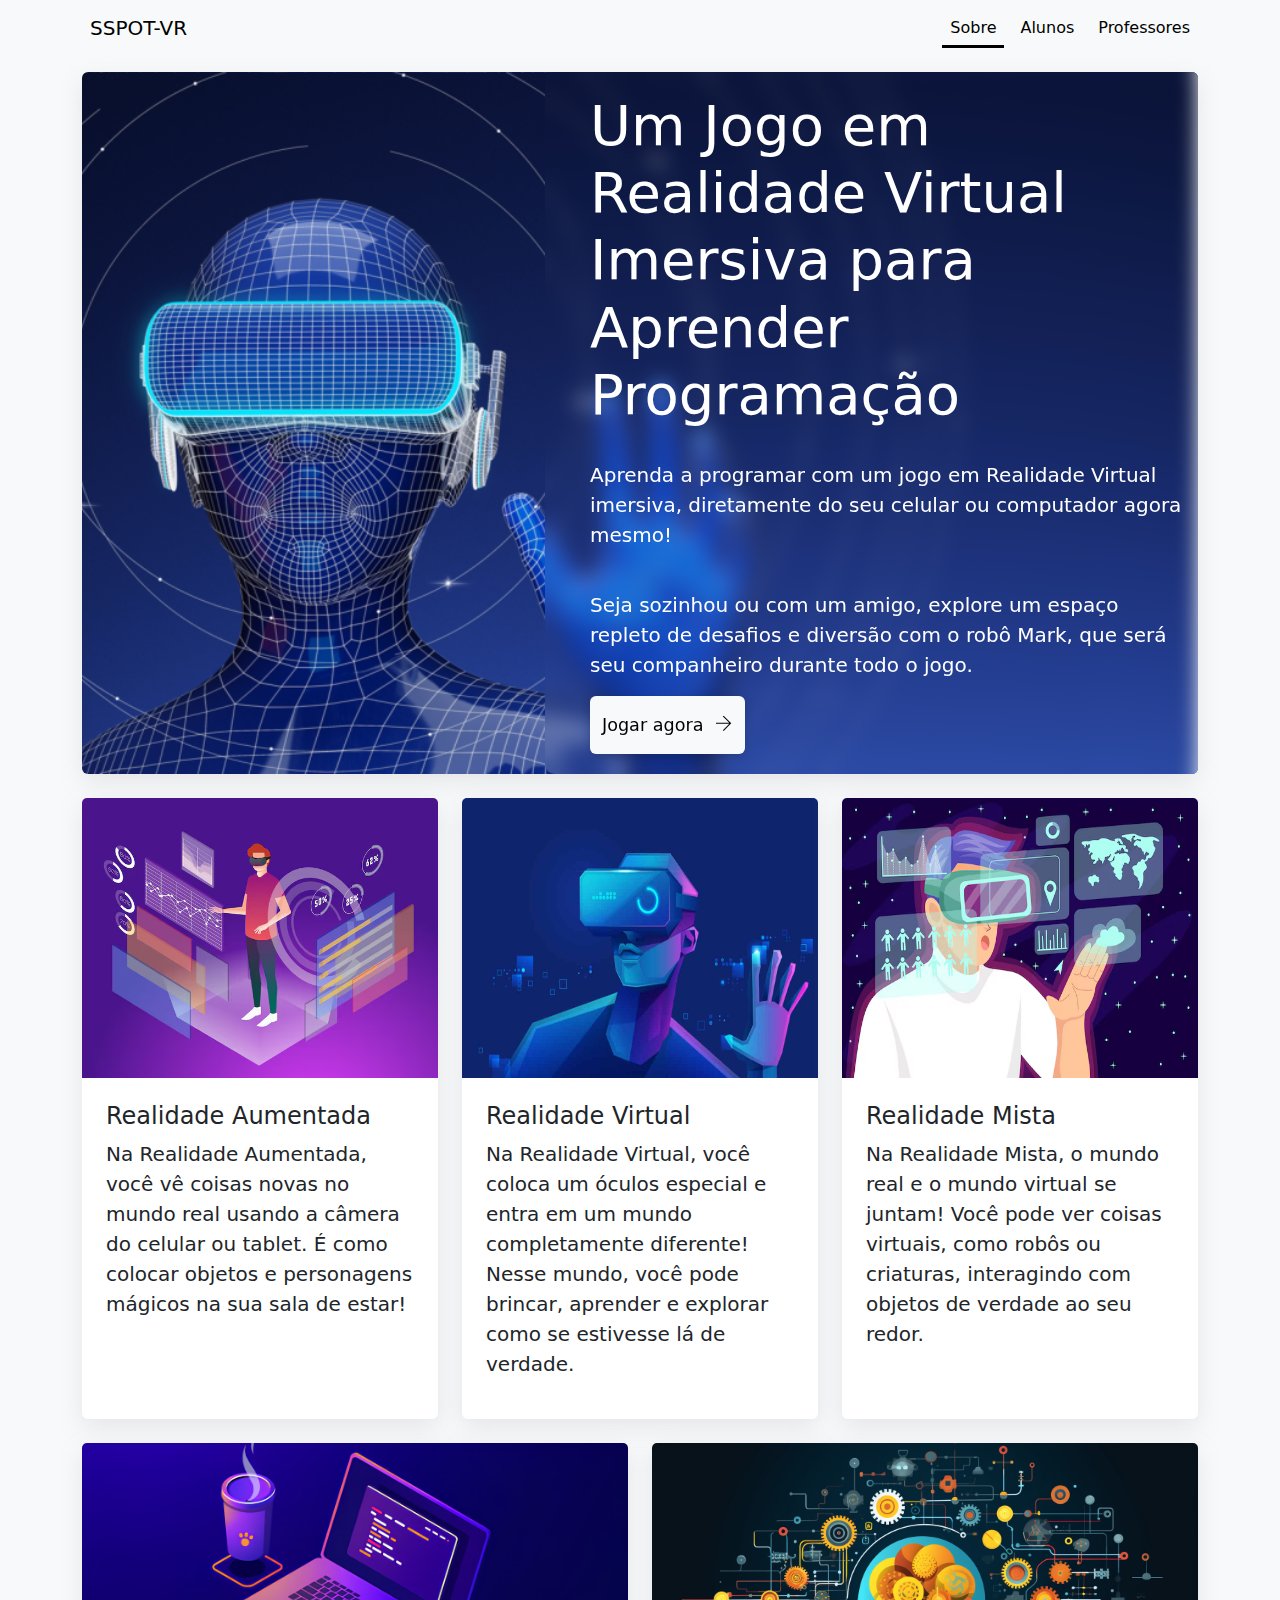
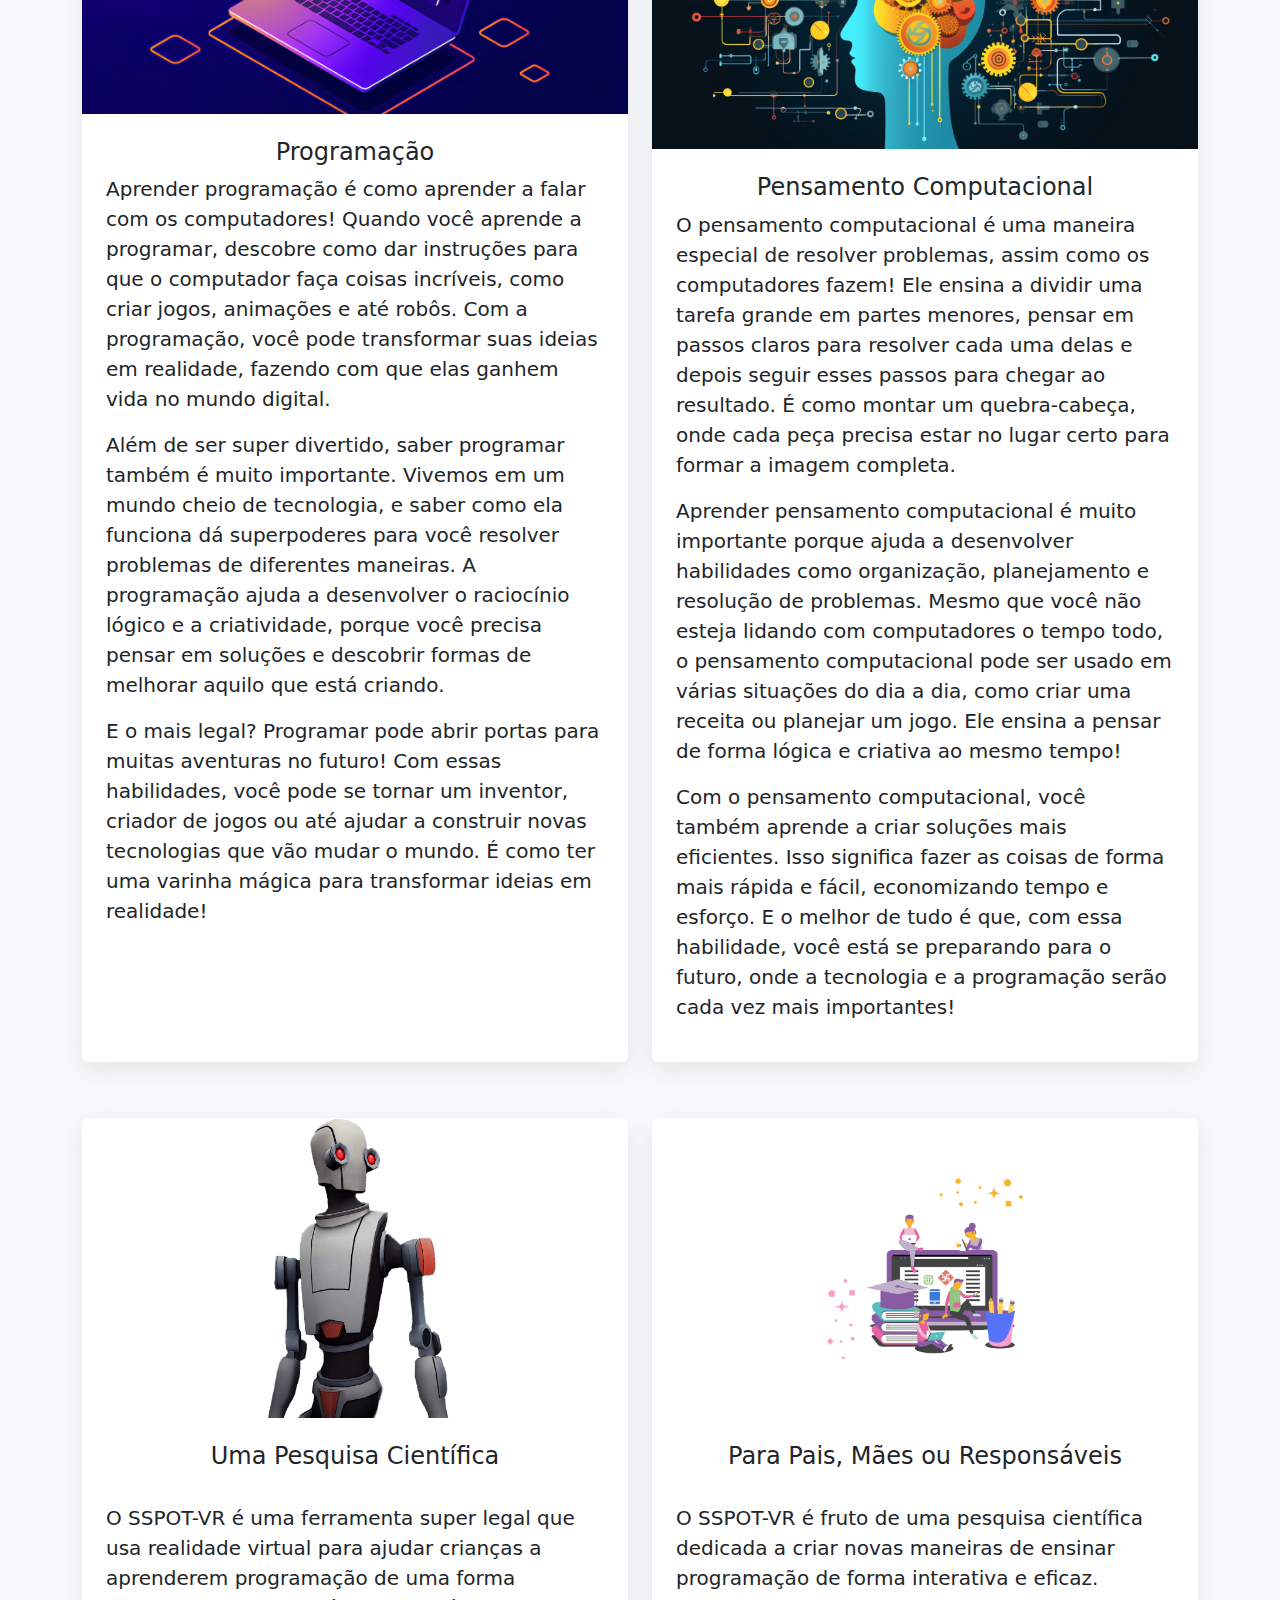
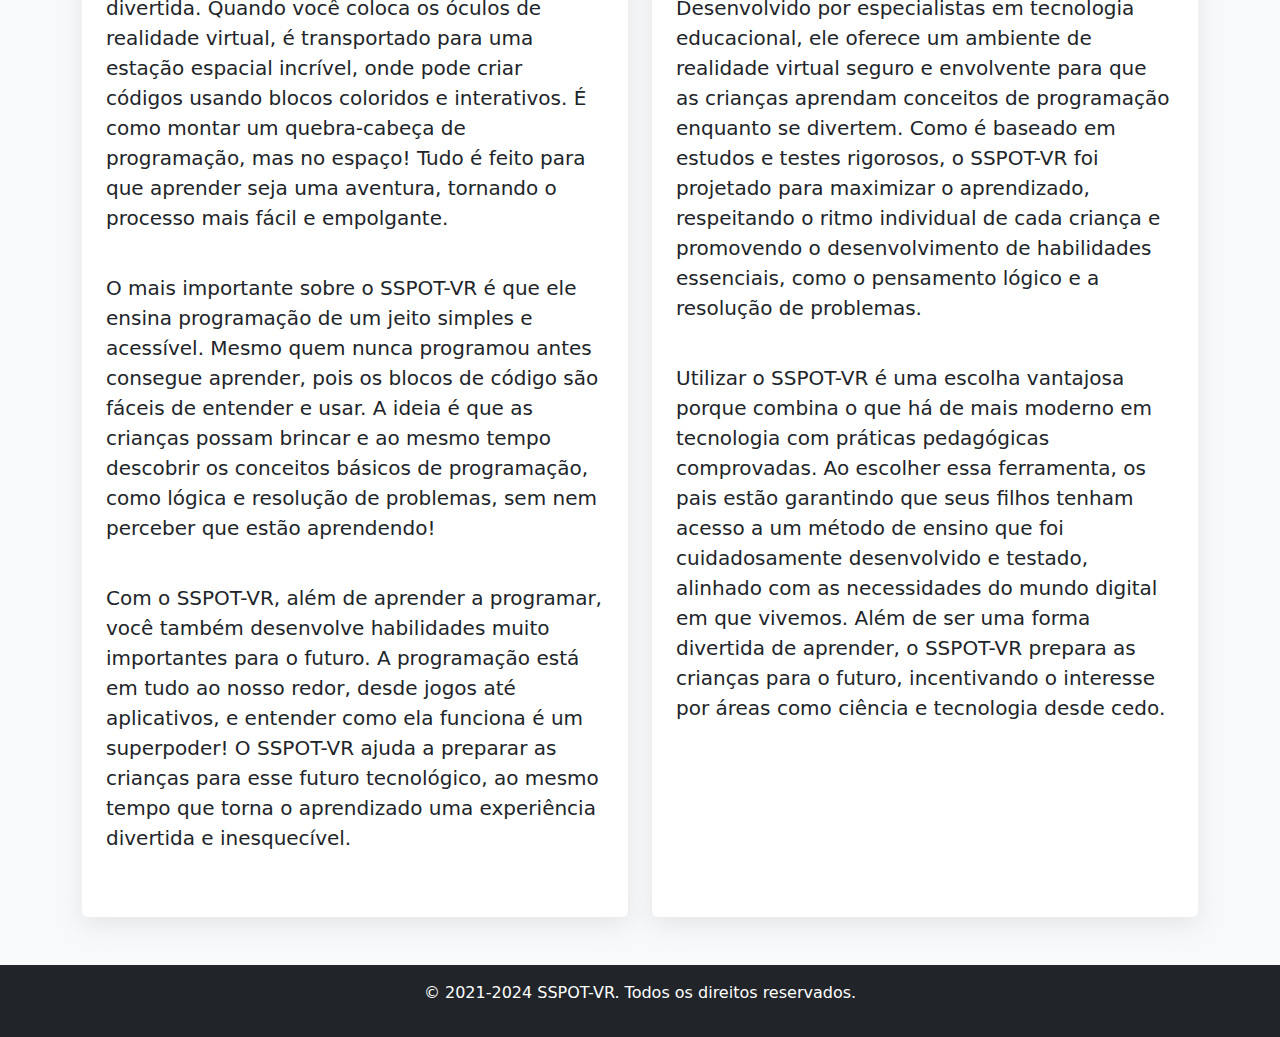
==== pages/about.html @ 4a84c2e9 "first commit" ====
<!DOCTYPE html>
<html lang="pt-BR">
<head>
    <meta charset="UTF-8">
    <meta name="viewport" content="width=device-width, initial-scale=1.0">
    <title>Sobre</title>
    <link rel="stylesheet" href="../assets/css/bootstrap.min.css"> <!-- Bootstrap CSS -->
    <link rel="stylesheet" href="../assets/css/themify-icons.css">
    <link rel="stylesheet" href="../assets/css/styles.css">

    <link rel="icon" type="image/x-icon" href="../assets/img/icon.png">
</head>
<body class="bg-light">
    <!-- Navigation -->
    <header>
        <div class="container bg-light">
            <nav class="navbar navbar-light navbar-expand-sm">
                <a href="../index.html" class="navbar-brand ps-2">SSPOT-VR</a>
                <button class="navbar-toggler" type="button" data-bs-toggle="collapse" data-bs-target="#menuItems" aria-controls="menuItems" aria-expanded="false" aria-label="Toggle Navigation">
                    <span class="navbar-toggler-icon"></span>
                </button>
                <div class="collapse navbar-collapse" id="menuItems">
                    <ul class="navbar-nav ms-auto">
                        <li class="nav-item">
                            <a href="#" class="nav-link ms-2 active">Sobre</a>
                        </li>
                        <li class="nav-item">
                            <a href="students.html" class="nav-link ms-2">Alunos</a>
                        </li>
                        <li class="nav-item">
                            <a href="teachers.html" class="nav-link ms-2">Professores</a>
                        </li>
                    </ul>
                </div>
            </nav>
        </div>
    </header>
    <!-- Intro -->
    <section id="intro" class="pt-3 pb-2">
        <div class="container">
            <!-- Play SSPOT-VR -->
            <div class="row">
                <div class="col-12">
                    <div class="card card-vr-bg">
                        <div class="card-body no-padding">
                            <div class="row">
                                <div class="col-5"></div>
                                <div class="col-md-7 col-sm-12 text-bg">
                                    <h1 class="card-title title-font">Um Jogo em Realidade Virtual Imersiva para Aprender Programação</h1>
                                    <p class="lead-alt pt-4">
                                        Aprenda a programar com um jogo em Realidade Virtual imersiva, diretamente do seu celular ou computador agora mesmo!
                                    </p>
                                    <p class="lead-alt pt-4">
                                        Seja sozinhou ou com um amigo, explore um espaço repleto de desafios e diversão com o robô Mark, que será seu companheiro durante todo o jogo.
                                    </p>
                                    <a href="students.html" class="btn btn-light py-3" style="font-size: 1.1rem;">
                                        Jogar agora &nbsp;<i class="ti ti-arrow-right"></i>
                                    </a>
                                </div>
                            </div>
                        </div>
                    </div>
                </div>
            </div>

            <!-- Realities -->
            <div class="row mt-4">
                <div class="col-md-4 col-sm-12">
                    <div class="card h-100" >
                        <img src="../assets/img/augmented-reality.png" class="card-img-top" alt="Realidade Aumentada" style="height: 280px;">
                        <div class="card-body">
                            <h4 class="card-title">Realidade Aumentada</h4>
                            <p class="lead-alt">
                                Na Realidade Aumentada, você vê coisas novas no mundo real usando a câmera do celular ou tablet. É como colocar objetos e personagens mágicos na sua sala de estar!
                            </p>
                        </div>
                    </div>
                </div>

                <div class="col-md-4 col-sm-12 mt-sm">
                    <div class="card h-100" >
                        <img src="../assets/img/virtual-reality.jpg" class="card-img-top" alt="Realidade Virtual" style="height: 280px;">
                        <div class="card-body">
                            <h4 class="card-title">Realidade Virtual</h4>
                            <p class="lead-alt">
                                Na Realidade Virtual, você coloca um óculos especial e entra em um mundo completamente diferente! Nesse mundo, você pode brincar, aprender e explorar como se estivesse lá de verdade.
                            </p>
                        </div>
                    </div>
                </div>

                <div class="col-md-4 col-sm-12 mt-sm">
                    <div class="card h-100" >
                        <img src="../assets/img/mixed-reality.png" class="card-img-top" alt="Realidade Mista" style="height: 280px;">
                        <div class="card-body">
                            <h4 class="card-title">Realidade Mista</h4>
                            <p class="lead-alt">
                                Na Realidade Mista, o mundo real e o mundo virtual se juntam! Você pode ver coisas virtuais, como robôs ou criaturas, interagindo com objetos de verdade ao seu redor.
                            </p>
                        </div>
                    </div>
                </div>
            </div>
    </section>

    <!-- Programming and Computational Thinking -->
    <section id="programming" class="pt-3 pb-2">
        <div class="container">
            <div class="row">
                <div class="col-md-6">
                    <div class="card h-100">
                        <img src="../assets/img/programming.png" class="card-img-top" style="max-height: 310px;" alt="Realidade Mista">
                        <div class="card-body">
                            <h4 class="card-title text-center">Programação</h4>
                            <p class="lead-alt">
                                Aprender programação é como aprender a falar com os computadores! 
                                Quando você aprende a programar, descobre como dar instruções para 
                                que o computador faça coisas incríveis, como criar jogos, animações e 
                                até robôs. Com a programação, você pode transformar suas ideias em 
                                realidade, fazendo com que elas ganhem vida no mundo digital.
                            </p>

                            <p class="lead-alt">
                                Além de ser super divertido, saber programar também é muito importante. 
                                Vivemos em um mundo cheio de tecnologia, e saber como ela funciona dá 
                                superpoderes para você resolver problemas de diferentes maneiras. A 
                                programação ajuda a desenvolver o raciocínio lógico e a criatividade, 
                                porque você precisa pensar em soluções e descobrir formas de melhorar 
                                aquilo que está criando.
                            </p>
                            <p class="lead-alt">
                                E o mais legal? Programar pode abrir portas para muitas aventuras 
                                no futuro! Com essas habilidades, você pode se tornar um inventor, 
                                criador de jogos ou até ajudar a construir novas tecnologias que vão 
                                mudar o mundo. É como ter uma varinha mágica para transformar ideias 
                                em realidade!
                            </p>
                        </div>
                    </div>
                </div>
                <div class="col-md-6 mt-sm">
                    <div class="card h-100">
                        <img src="../assets/img/computational-thinking.jpg" class="card-img-top" style="max-height: 310px;" alt="Realidade Mista">
                        <div class="card-body">
                            <h4 class="card-title text-center">Pensamento Computacional</h4>
                            <p class="lead-alt">
                                O pensamento computacional é uma maneira especial de resolver problemas, 
                                assim como os computadores fazem! Ele ensina a dividir uma tarefa grande 
                                em partes menores, pensar em passos claros para resolver cada uma delas 
                                e depois seguir esses passos para chegar ao resultado. É como montar um 
                                quebra-cabeça, onde cada peça precisa estar no lugar certo para formar 
                                a imagem completa.
                            </p>

                            <p class="lead-alt">
                                Aprender pensamento computacional é muito importante porque ajuda a 
                                desenvolver habilidades como organização, planejamento e resolução de 
                                problemas. Mesmo que você não esteja lidando com computadores o tempo 
                                todo, o pensamento computacional pode ser usado em várias situações 
                                do dia a dia, como criar uma receita ou planejar um jogo. Ele ensina 
                                a pensar de forma lógica e criativa ao mesmo tempo!
                            </p>
                            <p class="lead-alt">
                                Com o pensamento computacional, você também aprende a criar soluções 
                                mais eficientes. Isso significa fazer as coisas de forma mais rápida 
                                e fácil, economizando tempo e esforço. E o melhor de tudo é que, com 
                                essa habilidade, você está se preparando para o futuro, onde a tecnologia 
                                e a programação serão cada vez mais importantes!
                            </p>
                        </div>
                    </div>
                </div>
            </div>
        </div>
    </section>

    <section id="programming" class="py-5">
        <div class="container">
            <div class="row">
                <div class="col-md-6 col-sm-12">
                    <div class="card h-100">
                        <div class="text-center align-content-center" style="height: 300px;">
                            <img src="../assets/img/mark.png" class="card-img-top" style="max-width: 200px;" alt="Realidade Mista">
                        </div>
                        <div class="card-body">
                            <h4 class="card-title text-center">Uma Pesquisa Científica</h4>
                            <p class="lead-alt pt-4">
                                O SSPOT-VR é uma ferramenta super legal que usa realidade virtual 
                                para ajudar crianças a aprenderem programação de uma forma divertida. 
                                Quando você coloca os óculos de realidade virtual, é transportado 
                                para uma estação espacial incrível, onde pode criar códigos usando 
                                blocos coloridos e interativos. É como montar um quebra-cabeça de 
                                programação, mas no espaço! Tudo é feito para que aprender seja uma 
                                aventura, tornando o processo mais fácil e empolgante.
                            </p>
                            <p class="lead-alt pt-4">
                                O mais importante sobre o SSPOT-VR é que ele ensina programação de 
                                um jeito simples e acessível. Mesmo quem nunca programou antes 
                                consegue aprender, pois os blocos de código são fáceis de entender 
                                e usar. A ideia é que as crianças possam brincar e ao mesmo tempo 
                                descobrir os conceitos básicos de programação, como lógica e resolução 
                                de problemas, sem nem perceber que estão aprendendo!
                            </p>
                            <p class="lead-alt py-4">
                                Com o SSPOT-VR, além de aprender a programar, você também desenvolve 
                                habilidades muito importantes para o futuro. A programação está em tudo 
                                ao nosso redor, desde jogos até aplicativos, e entender como ela 
                                funciona é um superpoder! O SSPOT-VR ajuda a preparar as crianças para 
                                esse futuro tecnológico, ao mesmo tempo que torna o aprendizado uma 
                                experiência divertida e inesquecível.
                            </p>
                        </div>
                    </div>
                </div>
                <div class="col-md-6 col-sm-12 mt-sm">
                    <div class="card h-100">
                        <div class="text-center align-content-center" style="height: 300px;">
                            <img src="../assets/img/students.PNG" class="card-img-top" style="max-width: 200px;" alt="Realidade Mista">
                        </div>
                        <div class="card-body">
                            <h4 class="card-title text-center">Para Pais, Mães ou Responsáveis</h4>
                            <p class="lead-alt pt-4">
                                O SSPOT-VR é fruto de uma pesquisa científica dedicada a criar novas 
                                maneiras de ensinar programação de forma interativa e eficaz. Desenvolvido 
                                por especialistas em tecnologia educacional, ele oferece um ambiente 
                                de realidade virtual seguro e envolvente para que as crianças aprendam 
                                conceitos de programação enquanto se divertem. Como é baseado em estudos 
                                e testes rigorosos, o SSPOT-VR foi projetado para maximizar o aprendizado, 
                                respeitando o ritmo individual de cada criança e promovendo o desenvolvimento 
                                de habilidades essenciais, como o pensamento lógico e a resolução de problemas.
                            </p>

                            <p class="lead-alt pt-4">
                                Utilizar o SSPOT-VR é uma escolha vantajosa porque combina o que há de mais 
                                moderno em tecnologia com práticas pedagógicas comprovadas. Ao escolher essa 
                                ferramenta, os pais estão garantindo que seus filhos tenham acesso a um método 
                                de ensino que foi cuidadosamente desenvolvido e testado, alinhado com as 
                                necessidades do mundo digital em que vivemos. Além de ser uma forma divertida 
                                de aprender, o SSPOT-VR prepara as crianças para o futuro, incentivando o 
                                interesse por áreas como ciência e tecnologia desde cedo.
                            </p>
                        </div>
                    </div>
                </div>
            </div>
        </div>
    </section>

    <!-- Footer -->
    <footer class="bg-dark text-white text-center py-3">
        <div class="container">
            <p>&copy; 2021-2024 SSPOT-VR. Todos os direitos reservados.</p>
        </div>
    </footer>

    <!-- Bootstrap JS -->
    <script src="../assets/js/bootstrap.bundle.min.js"></script>
</body>
</html>
---- assets/css/themify-icons.css ----
@font-face {
	font-family: 'themify';
	src:url('../fonts/themify.eot?-fvbane');
	src:url('../fonts/themify.eot?#iefix-fvbane') format('embedded-opentype'),
		url('../fonts/themify.woff?-fvbane') format('woff'),
		url('../fonts/themify.ttf?-fvbane') format('truetype'),
		url('../fonts/themify.svg?-fvbane#themify') format('svg');
	font-weight: normal;
	font-style: normal;
}

[class^="ti-"], [class*=" ti-"] {
	font-family: 'themify';
	speak: none;
	font-style: normal;
	font-weight: normal;
	font-variant: normal;
	text-transform: none;
	line-height: 1;

	/* Better Font Rendering =========== */
	-webkit-font-smoothing: antialiased;
	-moz-osx-font-smoothing: grayscale;
}

.ti-wand:before {
	content: "\e600";
}
.ti-volume:before {
	content: "\e601";
}
.ti-user:before {
	content: "\e602";
}
.ti-unlock:before {
	content: "\e603";
}
.ti-unlink:before {
	content: "\e604";
}
.ti-trash:before {
	content: "\e605";
}
.ti-thought:before {
	content: "\e606";
}
.ti-target:before {
	content: "\e607";
}
.ti-tag:before {
	content: "\e608";
}
.ti-tablet:before {
	content: "\e609";
}
.ti-star:before {
	content: "\e60a";
}
.ti-spray:before {
	content: "\e60b";
}
.ti-signal:before {
	content: "\e60c";
}
.ti-shopping-cart:before {
	content: "\e60d";
}
.ti-shopping-cart-full:before {
	content: "\e60e";
}
.ti-settings:before {
	content: "\e60f";
}
.ti-search:before {
	content: "\e610";
}
.ti-zoom-in:before {
	content: "\e611";
}
.ti-zoom-out:before {
	content: "\e612";
}
.ti-cut:before {
	content: "\e613";
}
.ti-ruler:before {
	content: "\e614";
}
.ti-ruler-pencil:before {
	content: "\e615";
}
.ti-ruler-alt:before {
	content: "\e616";
}
.ti-bookmark:before {
	content: "\e617";
}
.ti-bookmark-alt:before {
	content: "\e618";
}
.ti-reload:before {
	content: "\e619";
}
.ti-plus:before {
	content: "\e61a";
}
.ti-pin:before {
	content: "\e61b";
}
.ti-pencil:before {
	content: "\e61c";
}
.ti-pencil-alt:before {
	content: "\e61d";
}
.ti-paint-roller:before {
	content: "\e61e";
}
.ti-paint-bucket:before {
	content: "\e61f";
}
.ti-na:before {
	content: "\e620";
}
.ti-mobile:before {
	content: "\e621";
}
.ti-minus:before {
	content: "\e622";
}
.ti-medall:before {
	content: "\e623";
}
.ti-medall-alt:before {
	content: "\e624";
}
.ti-marker:before {
	content: "\e625";
}
.ti-marker-alt:before {
	content: "\e626";
}
.ti-arrow-up:before {
	content: "\e627";
}
.ti-arrow-right:before {
	content: "\e628";
}
.ti-arrow-left:before {
	content: "\e629";
}
.ti-arrow-down:before {
	content: "\e62a";
}
.ti-lock:before {
	content: "\e62b";
}
.ti-location-arrow:before {
	content: "\e62c";
}
.ti-link:before {
	content: "\e62d";
}
.ti-layout:before {
	content: "\e62e";
}
.ti-layers:before {
	content: "\e62f";
}
.ti-layers-alt:before {
	content: "\e630";
}
.ti-key:before {
	content: "\e631";
}
.ti-import:before {
	content: "\e632";
}
.ti-image:before {
	content: "\e633";
}
.ti-heart:before {
	content: "\e634";
}
.ti-heart-broken:before {
	content: "\e635";
}
.ti-hand-stop:before {
	content: "\e636";
}
.ti-hand-open:before {
	content: "\e637";
}
.ti-hand-drag:before {
	content: "\e638";
}
.ti-folder:before {
	content: "\e639";
}
.ti-flag:before {
	content: "\e63a";
}
.ti-flag-alt:before {
	content: "\e63b";
}
.ti-flag-alt-2:before {
	content: "\e63c";
}
.ti-eye:before {
	content: "\e63d";
}
.ti-export:before {
	content: "\e63e";
}
.ti-exchange-vertical:before {
	content: "\e63f";
}
.ti-desktop:before {
	content: "\e640";
}
.ti-cup:before {
	content: "\e641";
}
.ti-crown:before {
	content: "\e642";
}
.ti-comments:before {
	content: "\e643";
}
.ti-comment:before {
	content: "\e644";
}
.ti-comment-alt:before {
	content: "\e645";
}
.ti-close:before {
	content: "\e646";
}
.ti-clip:before {
	content: "\e647";
}
.ti-angle-up:before {
	content: "\e648";
}
.ti-angle-right:before {
	content: "\e649";
}
.ti-angle-left:before {
	content: "\e64a";
}
.ti-angle-down:before {
	content: "\e64b";
}
.ti-check:before {
	content: "\e64c";
}
.ti-check-box:before {
	content: "\e64d";
}
.ti-camera:before {
	content: "\e64e";
}
.ti-announcement:before {
	content: "\e64f";
}
.ti-brush:before {
	content: "\e650";
}
.ti-briefcase:before {
	content: "\e651";
}
.ti-bolt:before {
	content: "\e652";
}
.ti-bolt-alt:before {
	content: "\e653";
}
.ti-blackboard:before {
	content: "\e654";
}
.ti-bag:before {
	content: "\e655";
}
.ti-move:before {
	content: "\e656";
}
.ti-arrows-vertical:before {
	content: "\e657";
}
.ti-arrows-horizontal:before {
	content: "\e658";
}
.ti-fullscreen:before {
	content: "\e659";
}
.ti-arrow-top-right:before {
	content: "\e65a";
}
.ti-arrow-top-left:before {
	content: "\e65b";
}
.ti-arrow-circle-up:before {
	content: "\e65c";
}
.ti-arrow-circle-right:before {
	content: "\e65d";
}
.ti-arrow-circle-left:before {
	content: "\e65e";
}
.ti-arrow-circle-down:before {
	content: "\e65f";
}
.ti-angle-double-up:before {
	content: "\e660";
}
.ti-angle-double-right:before {
	content: "\e661";
}
.ti-angle-double-left:before {
	content: "\e662";
}
.ti-angle-double-down:before {
	content: "\e663";
}
.ti-zip:before {
	content: "\e664";
}
.ti-world:before {
	content: "\e665";
}
.ti-wheelchair:before {
	content: "\e666";
}
.ti-view-list:before {
	content: "\e667";
}
.ti-view-list-alt:before {
	content: "\e668";
}
.ti-view-grid:before {
	content: "\e669";
}
.ti-uppercase:before {
	content: "\e66a";
}
.ti-upload:before {
	content: "\e66b";
}
.ti-underline:before {
	content: "\e66c";
}
.ti-truck:before {
	content: "\e66d";
}
.ti-timer:before {
	content: "\e66e";
}
.ti-ticket:before {
	content: "\e66f";
}
.ti-thumb-up:before {
	content: "\e670";
}
.ti-thumb-down:before {
	content: "\e671";
}
.ti-text:before {
	content: "\e672";
}
.ti-stats-up:before {
	content: "\e673";
}
.ti-stats-down:before {
	content: "\e674";
}
.ti-split-v:before {
	content: "\e675";
}
.ti-split-h:before {
	content: "\e676";
}
.ti-smallcap:before {
	content: "\e677";
}
.ti-shine:before {
	content: "\e678";
}
.ti-shift-right:before {
	content: "\e679";
}
.ti-shift-left:before {
	content: "\e67a";
}
.ti-shield:before {
	content: "\e67b";
}
.ti-notepad:before {
	content: "\e67c";
}
.ti-server:before {
	content: "\e67d";
}
.ti-quote-right:before {
	content: "\e67e";
}
.ti-quote-left:before {
	content: "\e67f";
}
.ti-pulse:before {
	content: "\e680";
}
.ti-printer:before {
	content: "\e681";
}
.ti-power-off:before {
	content: "\e682";
}
.ti-plug:before {
	content: "\e683";
}
.ti-pie-chart:before {
	content: "\e684";
}
.ti-paragraph:before {
	content: "\e685";
}
.ti-panel:before {
	content: "\e686";
}
.ti-package:before {
	content: "\e687";
}
.ti-music:before {
	content: "\e688";
}
.ti-music-alt:before {
	content: "\e689";
}
.ti-mouse:before {
	content: "\e68a";
}
.ti-mouse-alt:before {
	content: "\e68b";
}
.ti-money:before {
	content: "\e68c";
}
.ti-microphone:before {
	content: "\e68d";
}
.ti-menu:before {
	content: "\e68e";
}
.ti-menu-alt:before {
	content: "\e68f";
}
.ti-map:before {
	content: "\e690";
}
.ti-map-alt:before {
	content: "\e691";
}
.ti-loop:before {
	content: "\e692";
}
.ti-location-pin:before {
	content: "\e693";
}
.ti-list:before {
	content: "\e694";
}
.ti-light-bulb:before {
	content: "\e695";
}
.ti-Italic:before {
	content: "\e696";
}
.ti-info:before {
	content: "\e697";
}
.ti-infinite:before {
	content: "\e698";
}
.ti-id-badge:before {
	content: "\e699";
}
.ti-hummer:before {
	content: "\e69a";
}
.ti-home:before {
	content: "\e69b";
}
.ti-help:before {
	content: "\e69c";
}
.ti-headphone:before {
	content: "\e69d";
}
.ti-harddrives:before {
	content: "\e69e";
}
.ti-harddrive:before {
	content: "\e69f";
}
.ti-gift:before {
	content: "\e6a0";
}
.ti-game:before {
	content: "\e6a1";
}
.ti-filter:before {
	content: "\e6a2";
}
.ti-files:before {
	content: "\e6a3";
}
.ti-file:before {
	content: "\e6a4";
}
.ti-eraser:before {
	content: "\e6a5";
}
.ti-envelope:before {
	content: "\e6a6";
}
.ti-download:before {
	content: "\e6a7";
}
.ti-direction:before {
	content: "\e6a8";
}
.ti-direction-alt:before {
	content: "\e6a9";
}
.ti-dashboard:before {
	content: "\e6aa";
}
.ti-control-stop:before {
	content: "\e6ab";
}
.ti-control-shuffle:before {
	content: "\e6ac";
}
.ti-control-play:before {
	content: "\e6ad";
}
.ti-control-pause:before {
	content: "\e6ae";
}
.ti-control-forward:before {
	content: "\e6af";
}
.ti-control-backward:before {
	content: "\e6b0";
}
.ti-cloud:before {
	content: "\e6b1";
}
.ti-cloud-up:before {
	content: "\e6b2";
}
.ti-cloud-down:before {
	content: "\e6b3";
}
.ti-clipboard:before {
	content: "\e6b4";
}
.ti-car:before {
	content: "\e6b5";
}
.ti-calendar:before {
	content: "\e6b6";
}
.ti-book:before {
	content: "\e6b7";
}
.ti-bell:before {
	content: "\e6b8";
}
.ti-basketball:before {
	content: "\e6b9";
}
.ti-bar-chart:before {
	content: "\e6ba";
}
.ti-bar-chart-alt:before {
	content: "\e6bb";
}
.ti-back-right:before {
	content: "\e6bc";
}
.ti-back-left:before {
	content: "\e6bd";
}
.ti-arrows-corner:before {
	content: "\e6be";
}
.ti-archive:before {
	content: "\e6bf";
}
.ti-anchor:before {
	content: "\e6c0";
}
.ti-align-right:before {
	content: "\e6c1";
}
.ti-align-left:before {
	content: "\e6c2";
}
.ti-align-justify:before {
	content: "\e6c3";
}
.ti-align-center:before {
	content: "\e6c4";
}
.ti-alert:before {
	content: "\e6c5";
}
.ti-alarm-clock:before {
	content: "\e6c6";
}
.ti-agenda:before {
	content: "\e6c7";
}
.ti-write:before {
	content: "\e6c8";
}
.ti-window:before {
	content: "\e6c9";
}
.ti-widgetized:before {
	content: "\e6ca";
}
.ti-widget:before {
	content: "\e6cb";
}
.ti-widget-alt:before {
	content: "\e6cc";
}
.ti-wallet:before {
	content: "\e6cd";
}
.ti-video-clapper:before {
	content: "\e6ce";
}
.ti-video-camera:before {
	content: "\e6cf";
}
.ti-vector:before {
	content: "\e6d0";
}
.ti-themify-logo:before {
	content: "\e6d1";
}
.ti-themify-favicon:before {
	content: "\e6d2";
}
.ti-themify-favicon-alt:before {
	content: "\e6d3";
}
.ti-support:before {
	content: "\e6d4";
}
.ti-stamp:before {
	content: "\e6d5";
}
.ti-split-v-alt:before {
	content: "\e6d6";
}
.ti-slice:before {
	content: "\e6d7";
}
.ti-shortcode:before {
	content: "\e6d8";
}
.ti-shift-right-alt:before {
	content: "\e6d9";
}
.ti-shift-left-alt:before {
	content: "\e6da";
}
.ti-ruler-alt-2:before {
	content: "\e6db";
}
.ti-receipt:before {
	content: "\e6dc";
}
.ti-pin2:before {
	content: "\e6dd";
}
.ti-pin-alt:before {
	content: "\e6de";
}
.ti-pencil-alt2:before {
	content: "\e6df";
}
.ti-palette:before {
	content: "\e6e0";
}
.ti-more:before {
	content: "\e6e1";
}
.ti-more-alt:before {
	content: "\e6e2";
}
.ti-microphone-alt:before {
	content: "\e6e3";
}
.ti-magnet:before {
	content: "\e6e4";
}
.ti-line-double:before {
	content: "\e6e5";
}
.ti-line-dotted:before {
	content: "\e6e6";
}
.ti-line-dashed:before {
	content: "\e6e7";
}
.ti-layout-width-full:before {
	content: "\e6e8";
}
.ti-layout-width-default:before {
	content: "\e6e9";
}
.ti-layout-width-default-alt:before {
	content: "\e6ea";
}
.ti-layout-tab:before {
	content: "\e6eb";
}
.ti-layout-tab-window:before {
	content: "\e6ec";
}
.ti-layout-tab-v:before {
	content: "\e6ed";
}
.ti-layout-tab-min:before {
	content: "\e6ee";
}
.ti-layout-slider:before {
	content: "\e6ef";
}
.ti-layout-slider-alt:before {
	content: "\e6f0";
}
.ti-layout-sidebar-right:before {
	content: "\e6f1";
}
.ti-layout-sidebar-none:before {
	content: "\e6f2";
}
.ti-layout-sidebar-left:before {
	content: "\e6f3";
}
.ti-layout-placeholder:before {
	content: "\e6f4";
}
.ti-layout-menu:before {
	content: "\e6f5";
}
.ti-layout-menu-v:before {
	content: "\e6f6";
}
.ti-layout-menu-separated:before {
	content: "\e6f7";
}
.ti-layout-menu-full:before {
	content: "\e6f8";
}
.ti-layout-media-right-alt:before {
	content: "\e6f9";
}
.ti-layout-media-right:before {
	content: "\e6fa";
}
.ti-layout-media-overlay:before {
	content: "\e6fb";
}
.ti-layout-media-overlay-alt:before {
	content: "\e6fc";
}
.ti-layout-media-overlay-alt-2:before {
	content: "\e6fd";
}
.ti-layout-media-left-alt:before {
	content: "\e6fe";
}
.ti-layout-media-left:before {
	content: "\e6ff";
}
.ti-layout-media-center-alt:before {
	content: "\e700";
}
.ti-layout-media-center:before {
	content: "\e701";
}
.ti-layout-list-thumb:before {
	content: "\e702";
}
.ti-layout-list-thumb-alt:before {
	content: "\e703";
}
.ti-layout-list-post:before {
	content: "\e704";
}
.ti-layout-list-large-image:before {
	content: "\e705";
}
.ti-layout-line-solid:before {
	content: "\e706";
}
.ti-layout-grid4:before {
	content: "\e707";
}
.ti-layout-grid3:before {
	content: "\e708";
}
.ti-layout-grid2:before {
	content: "\e709";
}
.ti-layout-grid2-thumb:before {
	content: "\e70a";
}
.ti-layout-cta-right:before {
	content: "\e70b";
}
.ti-layout-cta-left:before {
	content: "\e70c";
}
.ti-layout-cta-center:before {
	content: "\e70d";
}
.ti-layout-cta-btn-right:before {
	content: "\e70e";
}
.ti-layout-cta-btn-left:before {
	content: "\e70f";
}
.ti-layout-column4:before {
	content: "\e710";
}
.ti-layout-column3:before {
	content: "\e711";
}
.ti-layout-column2:before {
	content: "\e712";
}
.ti-layout-accordion-separated:before {
	content: "\e713";
}
.ti-layout-accordion-merged:before {
	content: "\e714";
}
.ti-layout-accordion-list:before {
	content: "\e715";
}
.ti-ink-pen:before {
	content: "\e716";
}
.ti-info-alt:before {
	content: "\e717";
}
.ti-help-alt:before {
	content: "\e718";
}
.ti-headphone-alt:before {
	content: "\e719";
}
.ti-hand-point-up:before {
	content: "\e71a";
}
.ti-hand-point-right:before {
	content: "\e71b";
}
.ti-hand-point-left:before {
	content: "\e71c";
}
.ti-hand-point-down:before {
	content: "\e71d";
}
.ti-gallery:before {
	content: "\e71e";
}
.ti-face-smile:before {
	content: "\e71f";
}
.ti-face-sad:before {
	content: "\e720";
}
.ti-credit-card:before {
	content: "\e721";
}
.ti-control-skip-forward:before {
	content: "\e722";
}
.ti-control-skip-backward:before {
	content: "\e723";
}
.ti-control-record:before {
	content: "\e724";
}
.ti-control-eject:before {
	content: "\e725";
}
.ti-comments-smiley:before {
	content: "\e726";
}
.ti-brush-alt:before {
	content: "\e727";
}
.ti-youtube:before {
	content: "\e728";
}
.ti-vimeo:before {
	content: "\e729";
}
.ti-twitter:before {
	content: "\e72a";
}
.ti-time:before {
	content: "\e72b";
}
.ti-tumblr:before {
	content: "\e72c";
}
.ti-skype:before {
	content: "\e72d";
}
.ti-share:before {
	content: "\e72e";
}
.ti-share-alt:before {
	content: "\e72f";
}
.ti-rocket:before {
	content: "\e730";
}
.ti-pinterest:before {
	content: "\e731";
}
.ti-new-window:before {
	content: "\e732";
}
.ti-microsoft:before {
	content: "\e733";
}
.ti-list-ol:before {
	content: "\e734";
}
.ti-linkedin:before {
	content: "\e735";
}
.ti-layout-sidebar-2:before {
	content: "\e736";
}
.ti-layout-grid4-alt:before {
	content: "\e737";
}
.ti-layout-grid3-alt:before {
	content: "\e738";
}
.ti-layout-grid2-alt:before {
	content: "\e739";
}
.ti-layout-column4-alt:before {
	content: "\e73a";
}
.ti-layout-column3-alt:before {
	content: "\e73b";
}
.ti-layout-column2-alt:before {
	content: "\e73c";
}
.ti-instagram:before {
	content: "\e73d";
}
.ti-google:before {
	content: "\e73e";
}
.ti-github:before {
	content: "\e73f";
}
.ti-flickr:before {
	content: "\e740";
}
.ti-facebook:before {
	content: "\e741";
}
.ti-dropbox:before {
	content: "\e742";
}
.ti-dribbble:before {
	content: "\e743";
}
.ti-apple:before {
	content: "\e744";
}
.ti-android:before {
	content: "\e745";
}
.ti-save:before {
	content: "\e746";
}
.ti-save-alt:before {
	content: "\e747";
}
.ti-yahoo:before {
	content: "\e748";
}
.ti-wordpress:before {
	content: "\e749";
}
.ti-vimeo-alt:before {
	content: "\e74a";
}
.ti-twitter-alt:before {
	content: "\e74b";
}
.ti-tumblr-alt:before {
	content: "\e74c";
}
.ti-trello:before {
	content: "\e74d";
}
.ti-stack-overflow:before {
	content: "\e74e";
}
.ti-soundcloud:before {
	content: "\e74f";
}
.ti-sharethis:before {
	content: "\e750";
}
.ti-sharethis-alt:before {
	content: "\e751";
}
.ti-reddit:before {
	content: "\e752";
}
.ti-pinterest-alt:before {
	content: "\e753";
}
.ti-microsoft-alt:before {
	content: "\e754";
}
.ti-linux:before {
	content: "\e755";
}
.ti-jsfiddle:before {
	content: "\e756";
}
.ti-joomla:before {
	content: "\e757";
}
.ti-html5:before {
	content: "\e758";
}
.ti-flickr-alt:before {
	content: "\e759";
}
.ti-email:before {
	content: "\e75a";
}
.ti-drupal:before {
	content: "\e75b";
}
.ti-dropbox-alt:before {
	content: "\e75c";
}
.ti-css3:before {
	content: "\e75d";
}
.ti-rss:before {
	content: "\e75e";
}
.ti-rss-alt:before {
	content: "\e75f";
}
---- assets/css/styles.css ----
html, body {
    width: 100%;
    height:100%;
}

.card {
    box-shadow: rgba(149, 157, 165, 0.2) 0px 8px 24px;
    border: none !important;
}

.card-body {
    padding: 1.5rem !important;
}

.btn-light {
    box-shadow: rgba(0, 0, 0, 0.15) 0px 3px 10px;
    border: none !important;
}

/* Desktop */
@media all and (min-width:569px) {
    .no-padding-bottom {
        padding-bottom: 0px !important;
    }

    .no-margin-bottom {
        margin-bottom: 0px !important;
    }

    .text-bg {
        backdrop-filter: blur(10px);
        padding: 20px;
        padding-left: 45px;
        border-radius: 10px;
        position: relative;
        z-index: 2;
        max-width: 80%;
        margin: auto;
    }

    .title-font {
        font-size: 42pt;
    }

    .lead-alt {
        font-size: 1.25rem;
    }

    .hidden-col {
        display: none;
    }

    .displayed-col {
        display: block;
    }
}

/* Mobile */
@media all and (max-width: 568px) {
    .mt-sm {
        margin-top: 1.5rem !important;
    }

    .text-bg {
        backdrop-filter: blur(10px);
        padding: 20px;
        border-radius: 10px;
        position: relative;
        z-index: 2;
        max-width: 100%;
    }

    .title-font {
        font-size: 24pt;
        text-align: center;
    }

    .lead-alt {
        font-size: 1.1rem;
    }

    .hidden-col {
        display: block;
    }

    .displayed-col {
        display: none;
    }
}

.no-padding {
    padding: 0px !important;
}



.lead-alt-2 {
    font-size: 1.5rem;
}

.nav-selected {
    border-bottom: 2px solid;
}

.card-vr-bg {
    background-image: url('../img/vr-background.png');
    background-size: cover;
    background-position: center;
    height: 100%;
    color: white;
    overflow: hidden;
}



.card-body {
    position: relative;
    z-index: 2;
    padding: 20px;
}


.navbar-nav .nav-link {
    position: relative;
    padding-bottom: 8px; /* Espaço extra para a barrinha */
    color: #000;
    transition: color 0.3s ease;
}

.navbar-nav .nav-link::after {
    content: '';
    position: absolute;
    left: 0;
    bottom: 0;
    width: 100%;
    height: 3px;
    background-color: #000;
    transform: scaleX(0);
    transform-origin: center;
    transition: transform 0.3s ease;
}

.navbar-nav .nav-link:hover::after {
    transform: scaleX(1);
}

.navbar-nav .nav-link:hover {
    color: #000;
}

.navbar-nav .nav-link.active::after {
    transform: scaleX(1);
}

.navbar-nav .nav-link.active {
    color: #000;
}
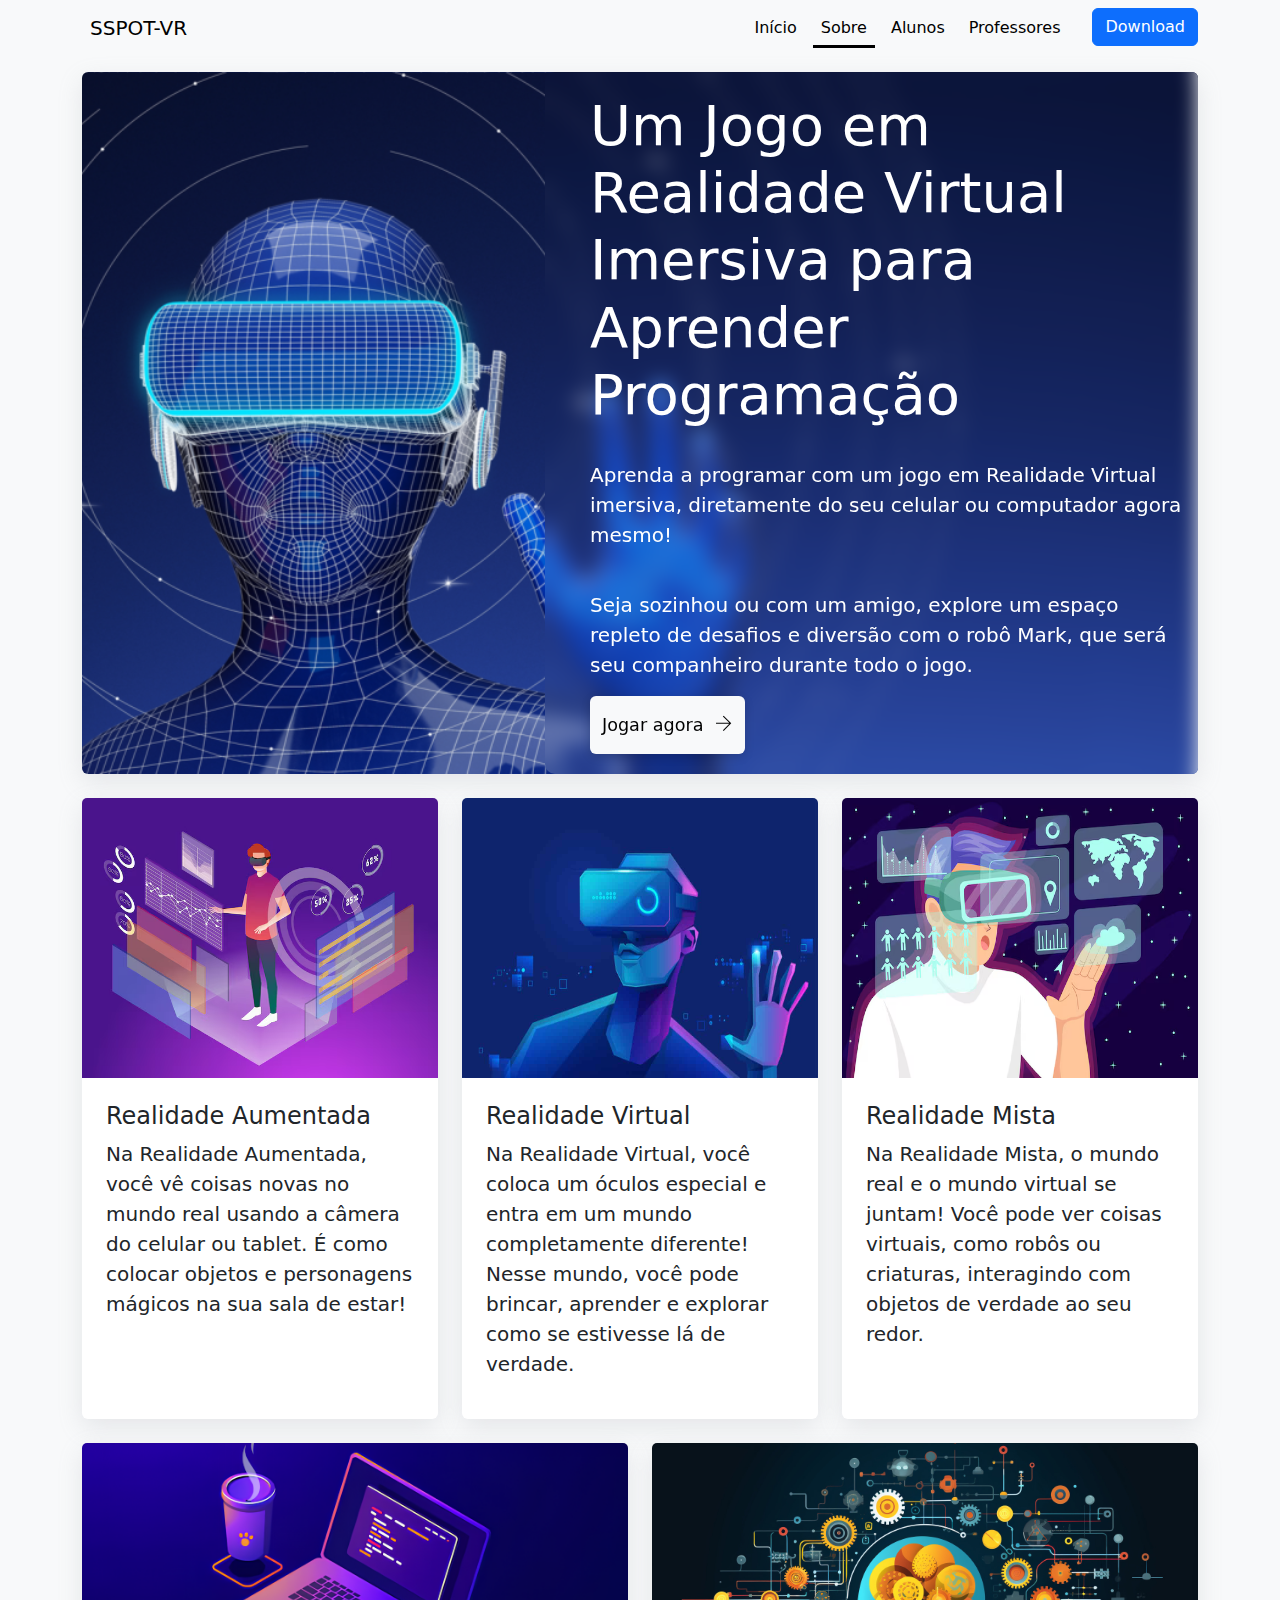
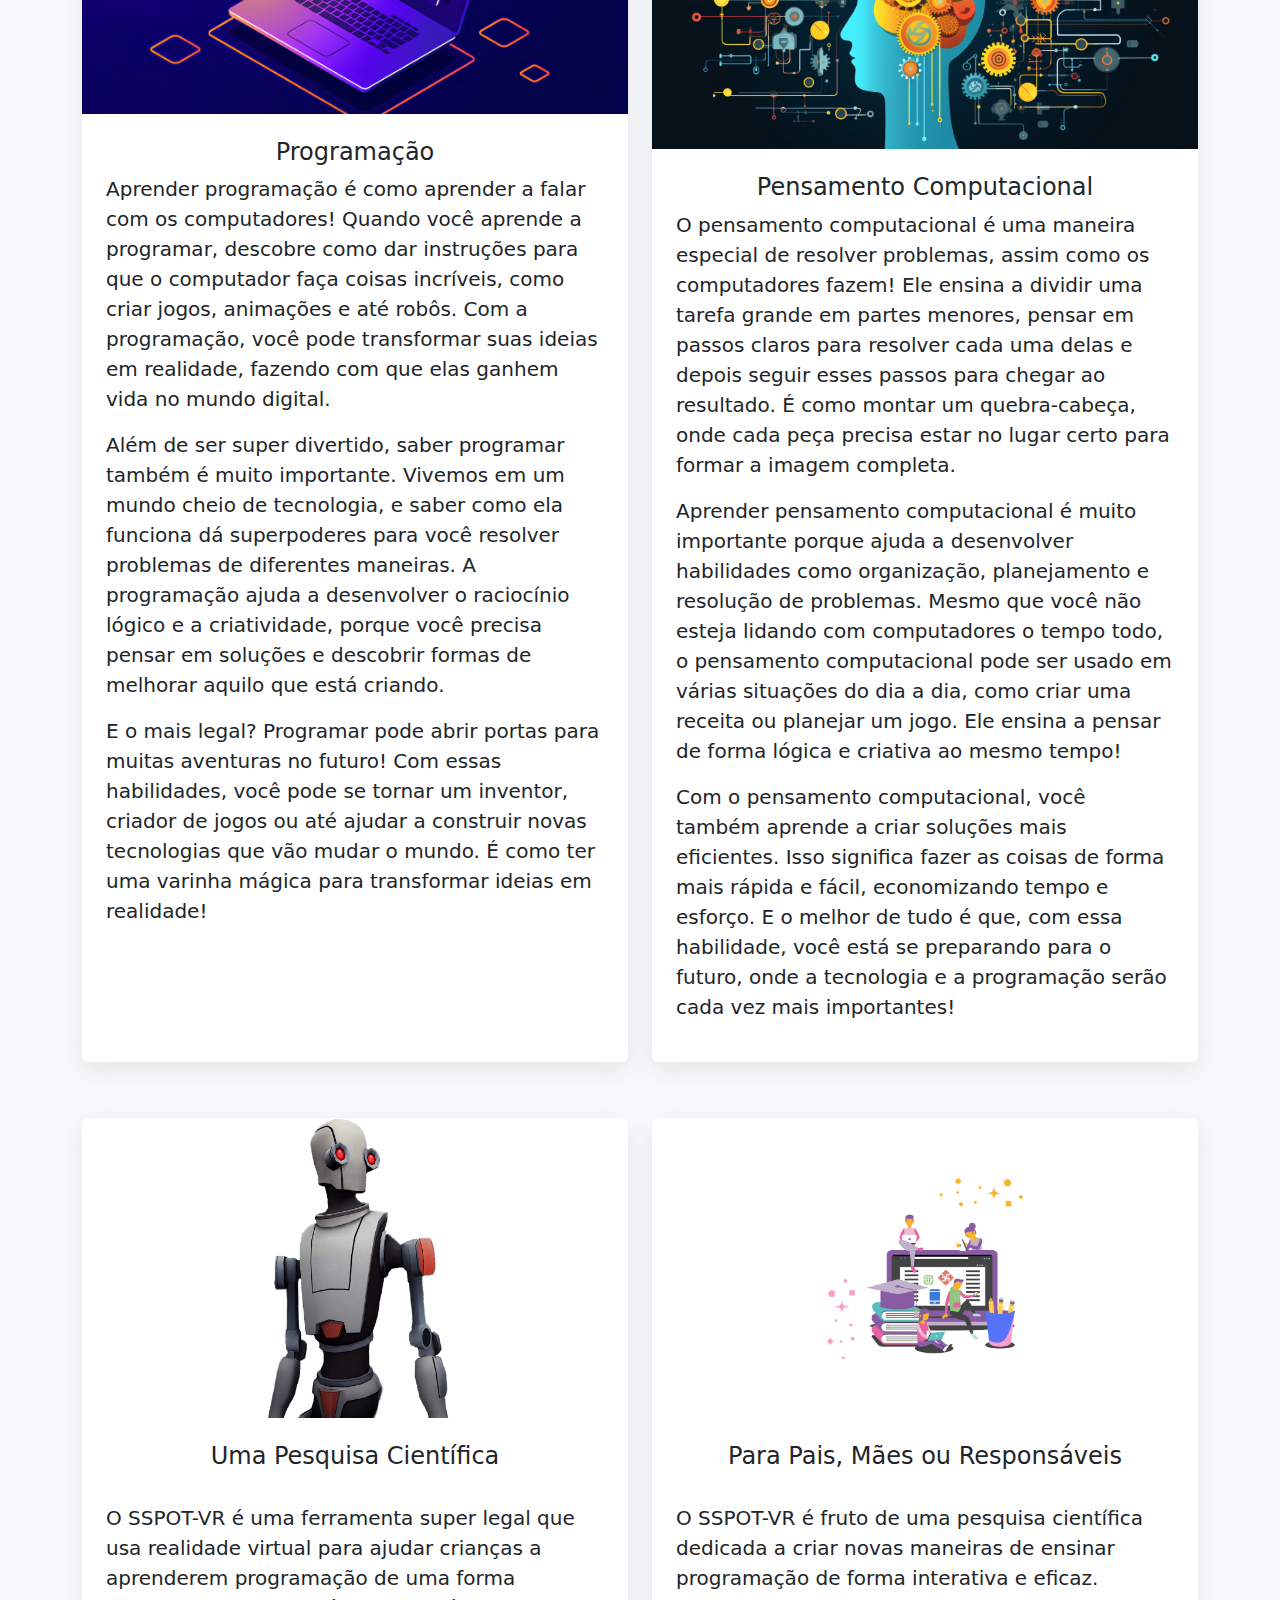
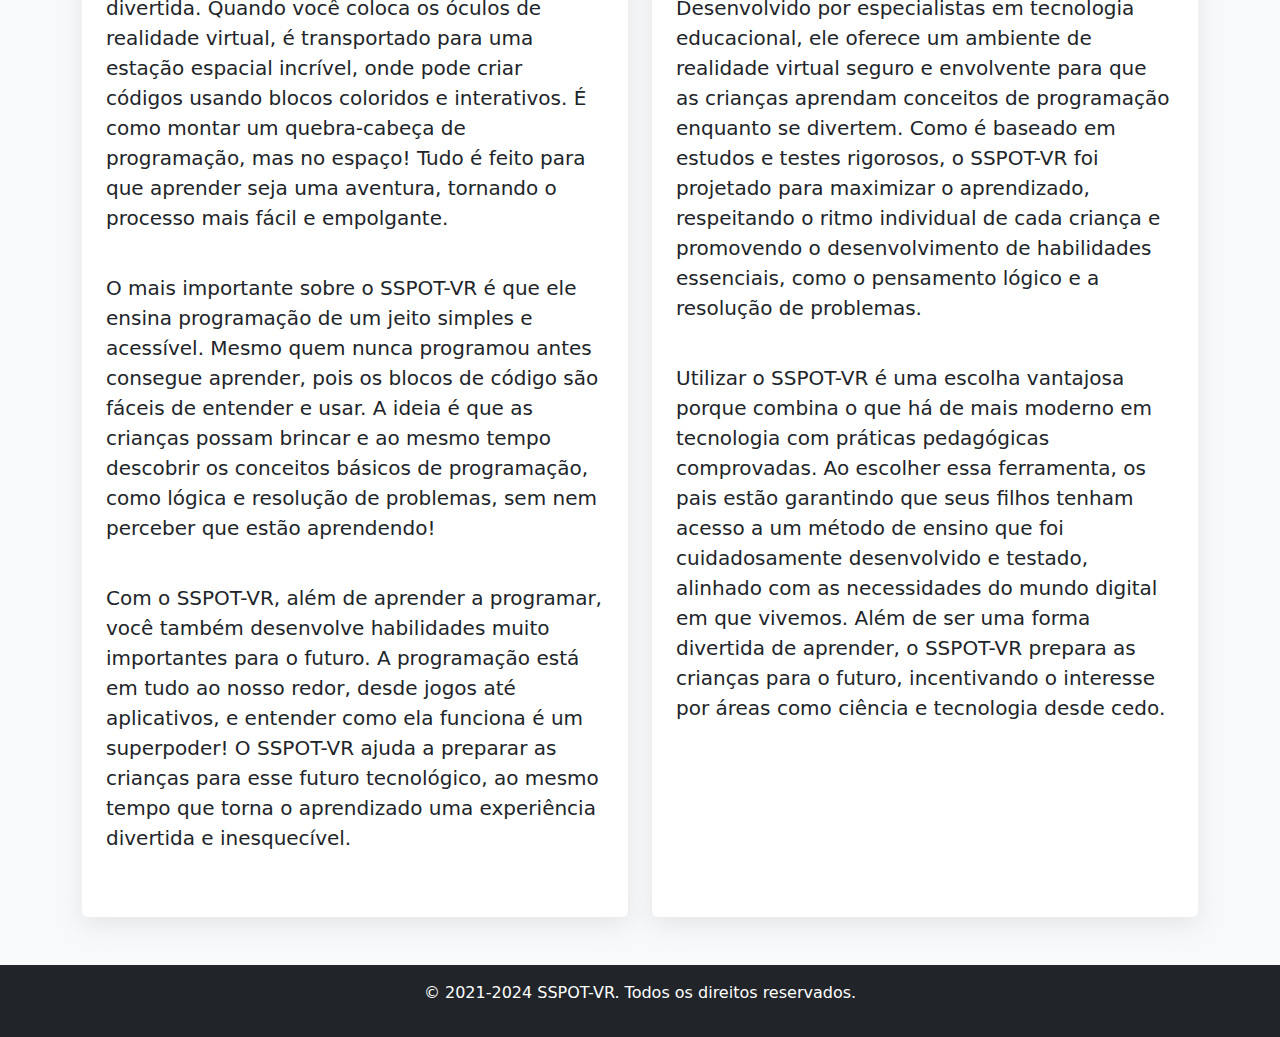
==== commit 91e795e9: "updating install instructions and adding download button to navbar" ====
--- a/pages/about.html
+++ b/pages/about.html
@@ -22,6 +22,9 @@
                 <div class="collapse navbar-collapse" id="menuItems">
                     <ul class="navbar-nav ms-auto">
                         <li class="nav-item">
+                            <a href="../index.html" class="nav-link ms-2">Início</a>
+                        </li>
+                        <li class="nav-item">
                             <a href="#" class="nav-link ms-2 active">Sobre</a>
                         </li>
                         <li class="nav-item">
@@ -29,6 +32,9 @@
                         </li>
                         <li class="nav-item">
                             <a href="teachers.html" class="nav-link ms-2">Professores</a>
+                        </li>
+                        <li class="nav-item">
+                            <a href="https://drive.google.com/drive/folders/1_qv7LuEIKekw-QxTLRDmBszbj6aTu8xJ?usp=sharing" target="_blank" class="btn btn-primary ms-4">Download</a>
                         </li>
                     </ul>
                 </div>
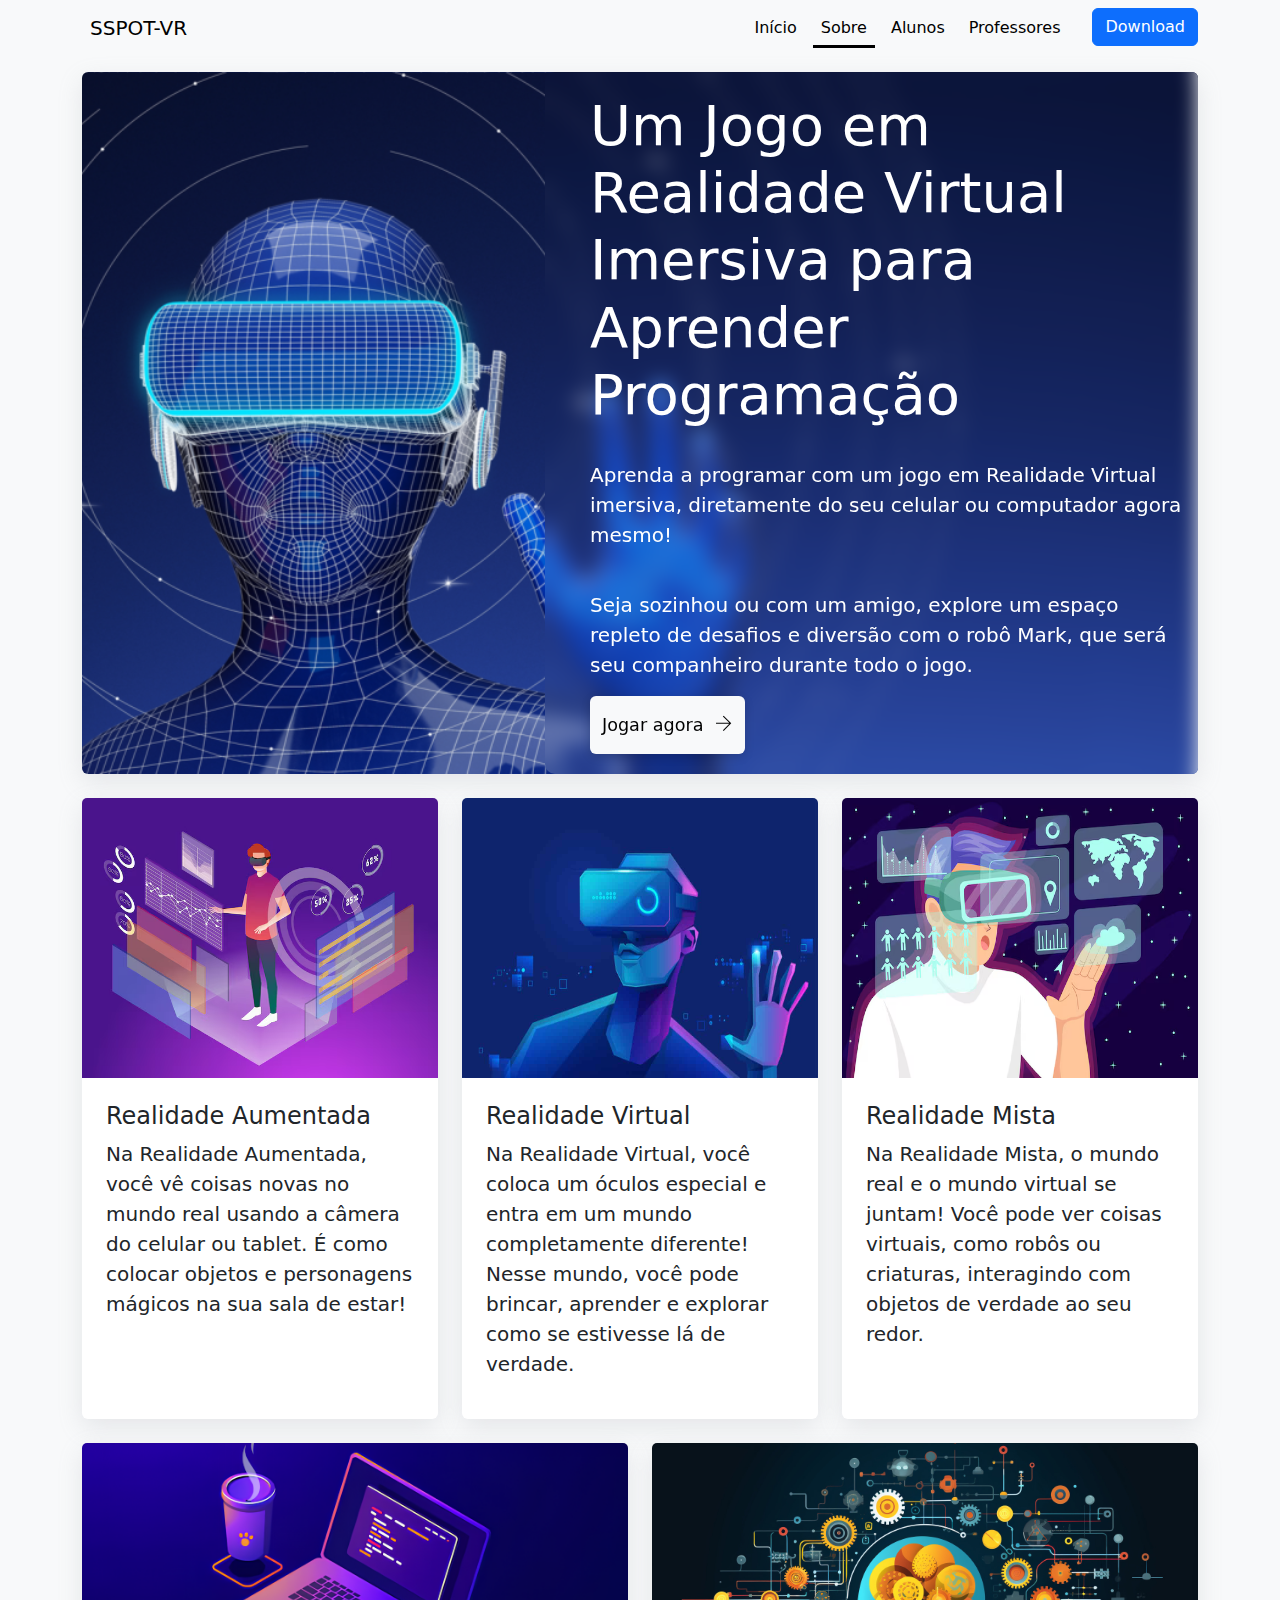
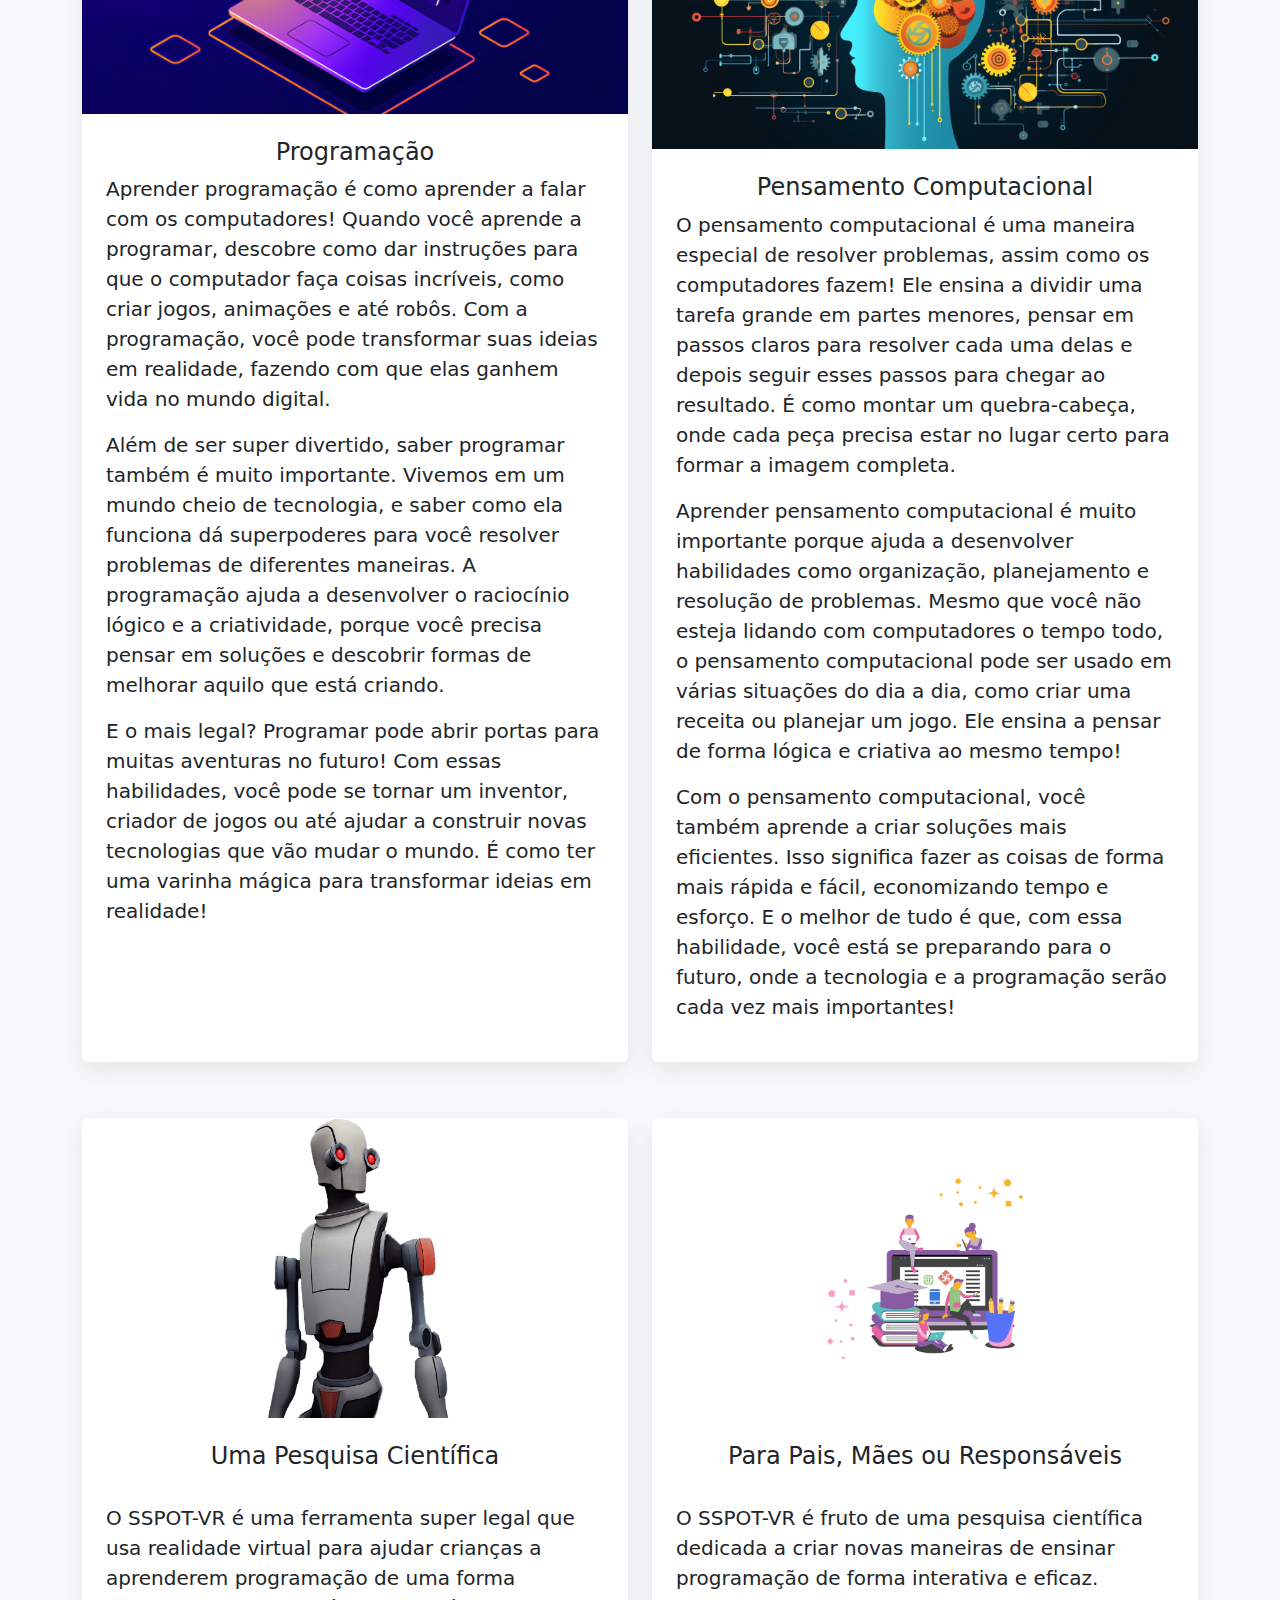
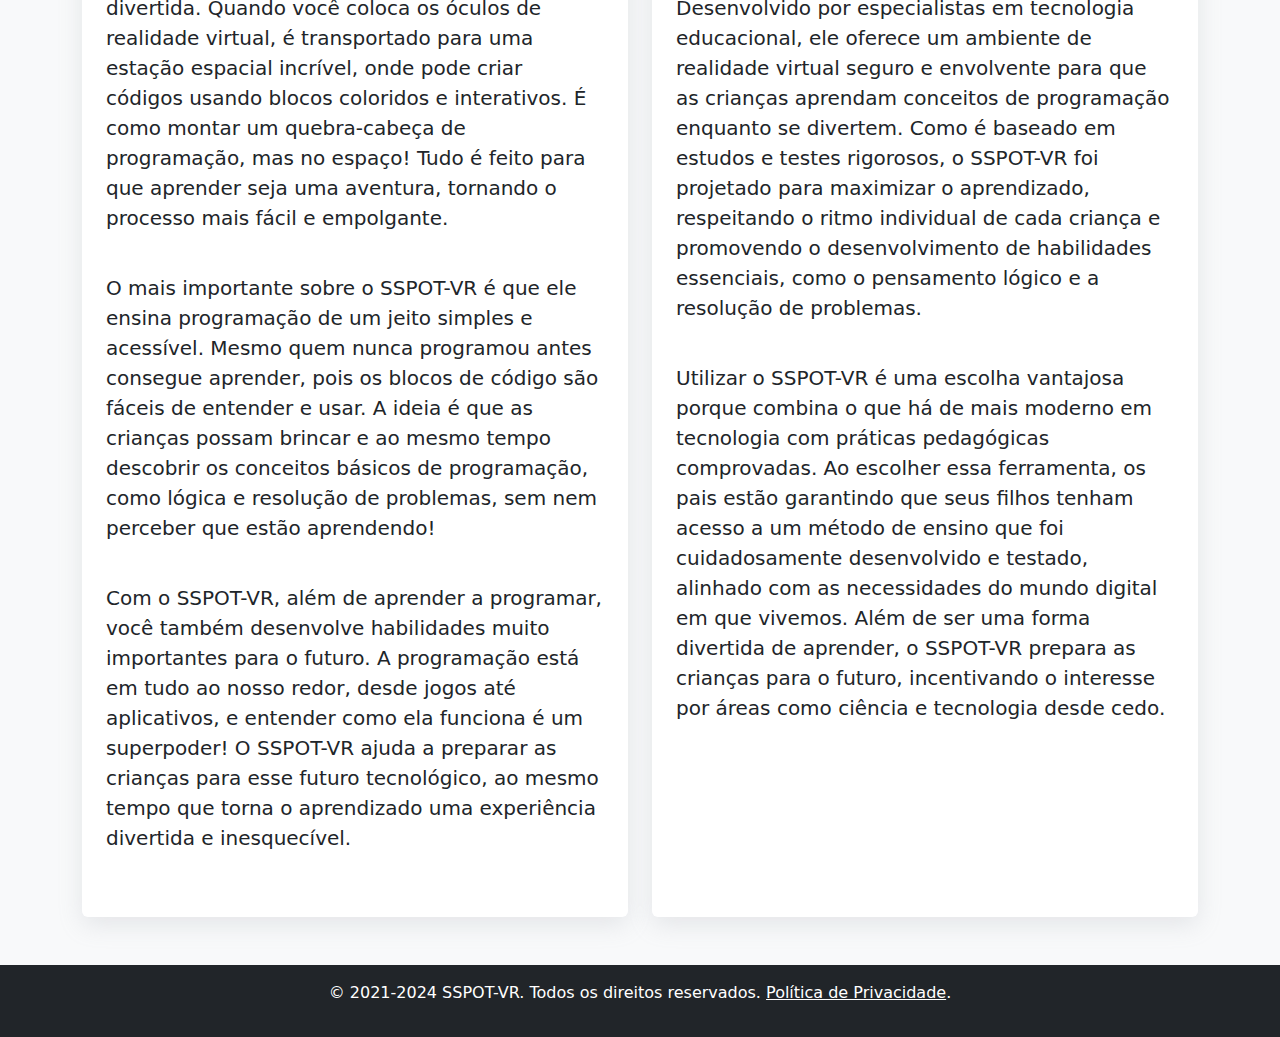
==== commit ef5d32f2: "adding privacy police" ====
--- a/pages/about.html
+++ b/pages/about.html
@@ -255,7 +255,7 @@
     <!-- Footer -->
     <footer class="bg-dark text-white text-center py-3">
         <div class="container">
-            <p>&copy; 2021-2024 SSPOT-VR. Todos os direitos reservados.</p>
+            <p>&copy; 2021-2024 SSPOT-VR. Todos os direitos reservados. <a href="privacy.html" class="text-white">Política de Privacidade</a>.</p>
         </div>
     </footer>
 
